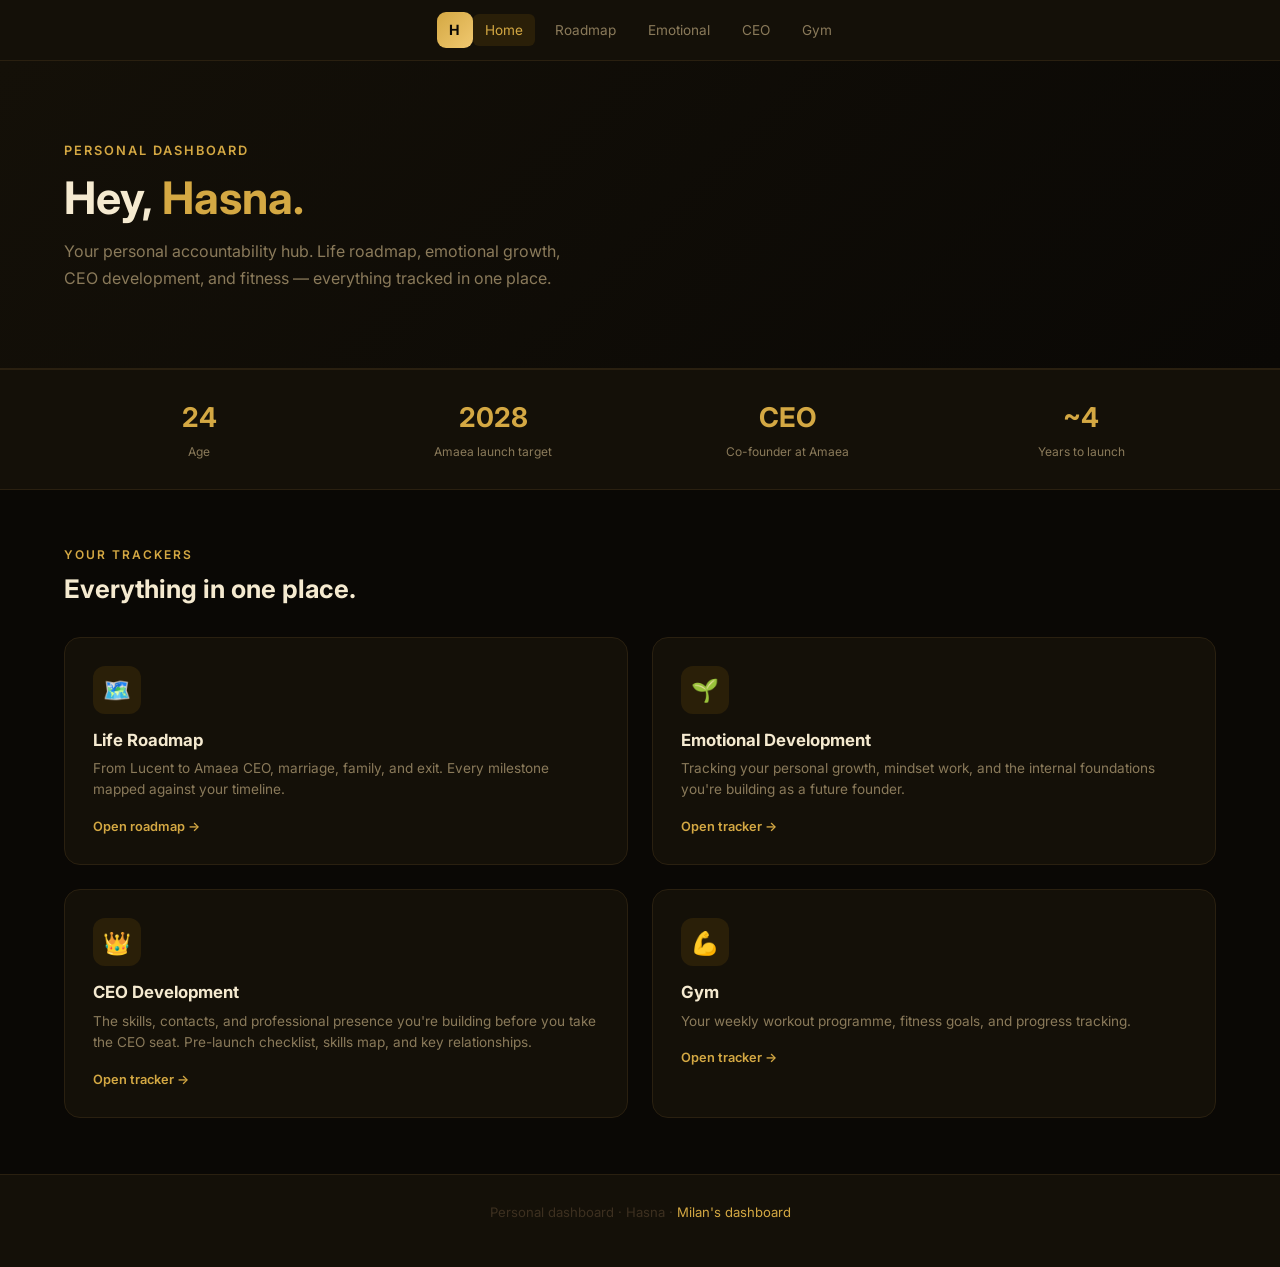
==== index.html @ 64322bd2 "Initial commit: personal dashboard, life roadmap, emotional development, CEO development, gym" ====
<!DOCTYPE html>
<html lang="en">
<head>
  <meta charset="UTF-8"/>
  <meta name="viewport" content="width=device-width, initial-scale=1.0"/>
  <title>Hasna, Personal Dashboard</title>
  <link rel="icon" href="data:image/svg+xml,<svg xmlns=%22http://www.w3.org/2000/svg%22 viewBox=%220 0 100 100%22><text y=%22.9em%22 font-size=%2290%22>✨</text></svg>">
  <link href="https://cdn.jsdelivr.net/npm/bootstrap@5.3.0/dist/css/bootstrap.min.css" rel="stylesheet"/>
  <link href="https://fonts.googleapis.com/css2?family=Inter:wght@300;400;600;700&display=swap" rel="stylesheet"/>
  <style>
    :root { --gold: #d4a843; --gold-dark: #2a1f08; --gold-mid: #3d2e0f; --bg: #0a0805; --surface: #141008; --border: #2a2010; --text: #f5ead0; --muted: #8a7a5a; --dim: #3d3020; }
    * { box-sizing: border-box; margin: 0; padding: 0; }
    body { font-family: 'Inter', sans-serif; background-color: var(--bg); color: var(--text); }
    .navbar { background-color: var(--surface); border-bottom: 1px solid var(--border); padding: 12px 0; position: sticky; top: 0; z-index: 100; }
    .nav-inner { max-width: 1200px; margin: 0 auto; padding: 0 24px; display: flex; align-items: center; justify-content: space-between; }
    .nav-logo { display: flex; align-items: center; gap: 10px; text-decoration: none; }
    .nav-logo-mark { width: 36px; height: 36px; border-radius: 9px; background: linear-gradient(135deg, #d4a843, #f0c870); display: flex; align-items: center; justify-content: center; font-weight: 700; font-size: 0.88rem; color: #0a0805; }
    .nav-links { display: flex; gap: 8px; }
    .nav-links a { color: var(--muted); text-decoration: none; font-size: 0.85rem; padding: 6px 12px; border-radius: 6px; transition: color 0.2s, background 0.2s; }
    .nav-links a:hover, .nav-links a.active { color: var(--gold); background: var(--gold-dark); }
    .hero { background: linear-gradient(135deg, var(--surface) 0%, var(--bg) 100%); padding: 80px 0 60px; border-bottom: 1px solid var(--border); }
    .container { max-width: 1200px; margin: 0 auto; padding: 0 24px; }
    .eyebrow { color: var(--gold); font-size: 0.8rem; font-weight: 600; text-transform: uppercase; letter-spacing: 2px; margin-bottom: 12px; }
    h1 { font-size: 2.8rem; font-weight: 700; margin-bottom: 12px; }
    h1 span { color: var(--gold); }
    .hero p { color: var(--muted); font-size: 1rem; max-width: 520px; line-height: 1.7; }
    .stat-strip { background: var(--surface); border-top: 1px solid var(--border); border-bottom: 1px solid var(--border); padding: 28px 0; }
    .stat-box { text-align: center; }
    .stat-box .number { font-size: 1.7rem; font-weight: 700; color: var(--gold); }
    .stat-box .label { color: var(--muted); font-size: 0.75rem; margin-top: 4px; }
    section { padding: 56px 0; }
    .section-label { color: var(--gold); font-size: 0.75rem; font-weight: 600; text-transform: uppercase; letter-spacing: 2px; margin-bottom: 6px; }
    .section-title { font-size: 1.6rem; font-weight: 700; margin-bottom: 28px; }
    .hub-card { background: var(--surface); border: 1px solid var(--border); border-radius: 16px; padding: 28px; display: block; text-decoration: none; height: 100%; transition: border-color 0.2s, transform 0.2s; }
    .hub-card:hover { border-color: var(--gold); transform: translateY(-3px); }
    .hub-icon { width: 48px; height: 48px; border-radius: 12px; display: flex; align-items: center; justify-content: center; font-size: 1.4rem; margin-bottom: 16px; }
    .hub-icon.gold { background: var(--gold-dark); }
    .hub-card h3 { color: var(--text); font-size: 1.05rem; font-weight: 700; margin-bottom: 8px; }
    .hub-card p { color: var(--muted); font-size: 0.85rem; line-height: 1.6; margin-bottom: 16px; }
    .hub-link { color: var(--gold); font-size: 0.8rem; font-weight: 600; }
    footer { background: var(--surface); border-top: 1px solid var(--border); padding: 28px 0; text-align: center; }
    footer p { color: var(--dim); font-size: 0.82rem; }
    footer a { color: var(--gold); text-decoration: none; }
    @media (max-width: 768px) { h1 { font-size: 2rem; } .nav-links { display: none; } }
  </style>
</head>
<body>

<nav class="navbar">
  <div class="nav-inner">
    <a href="index.html" class="nav-logo">
      <div class="nav-logo-mark">H</div>
    </a>
    <div class="nav-links">
      <a href="index.html" class="active">Home</a>
      <a href="life-roadmap.html">Roadmap</a>
      <a href="emotional-development.html">Emotional</a>
      <a href="ceo-development.html">CEO</a>
      <a href="gym.html">Gym</a>
    </div>
  </div>
</nav>

<div class="hero">
  <div class="container">
    <div class="eyebrow">Personal Dashboard</div>
    <h1>Hey, <span>Hasna.</span></h1>
    <p>Your personal accountability hub. Life roadmap, emotional growth, CEO development, and fitness — everything tracked in one place.</p>
  </div>
</div>

<div class="stat-strip">
  <div class="container">
    <div class="row g-4">
      <div class="col-6 col-md-3"><div class="stat-box"><div class="number">24</div><div class="label">Age</div></div></div>
      <div class="col-6 col-md-3"><div class="stat-box"><div class="number">2028</div><div class="label">Amaea launch target</div></div></div>
      <div class="col-6 col-md-3"><div class="stat-box"><div class="number">CEO</div><div class="label">Co-founder at Amaea</div></div></div>
      <div class="col-6 col-md-3"><div class="stat-box"><div class="number">~4</div><div class="label">Years to launch</div></div></div>
    </div>
  </div>
</div>

<section>
  <div class="container">
    <div class="section-label">Your trackers</div>
    <div class="section-title">Everything in one place.</div>
    <div class="row g-4">
      <div class="col-lg-6">
        <a href="life-roadmap.html" class="hub-card">
          <div class="hub-icon gold">🗺️</div>
          <h3>Life Roadmap</h3>
          <p>From Lucent to Amaea CEO, marriage, family, and exit. Every milestone mapped against your timeline.</p>
          <div class="hub-link">Open roadmap →</div>
        </a>
      </div>
      <div class="col-lg-6">
        <a href="emotional-development.html" class="hub-card">
          <div class="hub-icon gold">🌱</div>
          <h3>Emotional Development</h3>
          <p>Tracking your personal growth, mindset work, and the internal foundations you're building as a future founder.</p>
          <div class="hub-link">Open tracker →</div>
        </a>
      </div>
      <div class="col-lg-6">
        <a href="ceo-development.html" class="hub-card">
          <div class="hub-icon gold">👑</div>
          <h3>CEO Development</h3>
          <p>The skills, contacts, and professional presence you're building before you take the CEO seat. Pre-launch checklist, skills map, and key relationships.</p>
          <div class="hub-link">Open tracker →</div>
        </a>
      </div>
      <div class="col-lg-6">
        <a href="gym.html" class="hub-card">
          <div class="hub-icon gold">💪</div>
          <h3>Gym</h3>
          <p>Your weekly workout programme, fitness goals, and progress tracking.</p>
          <div class="hub-link">Open tracker →</div>
        </a>
      </div>
    </div>
  </div>
</section>

<footer>
  <div class="container">
    <p>Personal dashboard · Hasna · <a href="https://milansajiv.github.io/personal-portfolio">Milan's dashboard</a></p>
  </div>
</footer>

<script src="animations.js"></script>
</body>
</html>
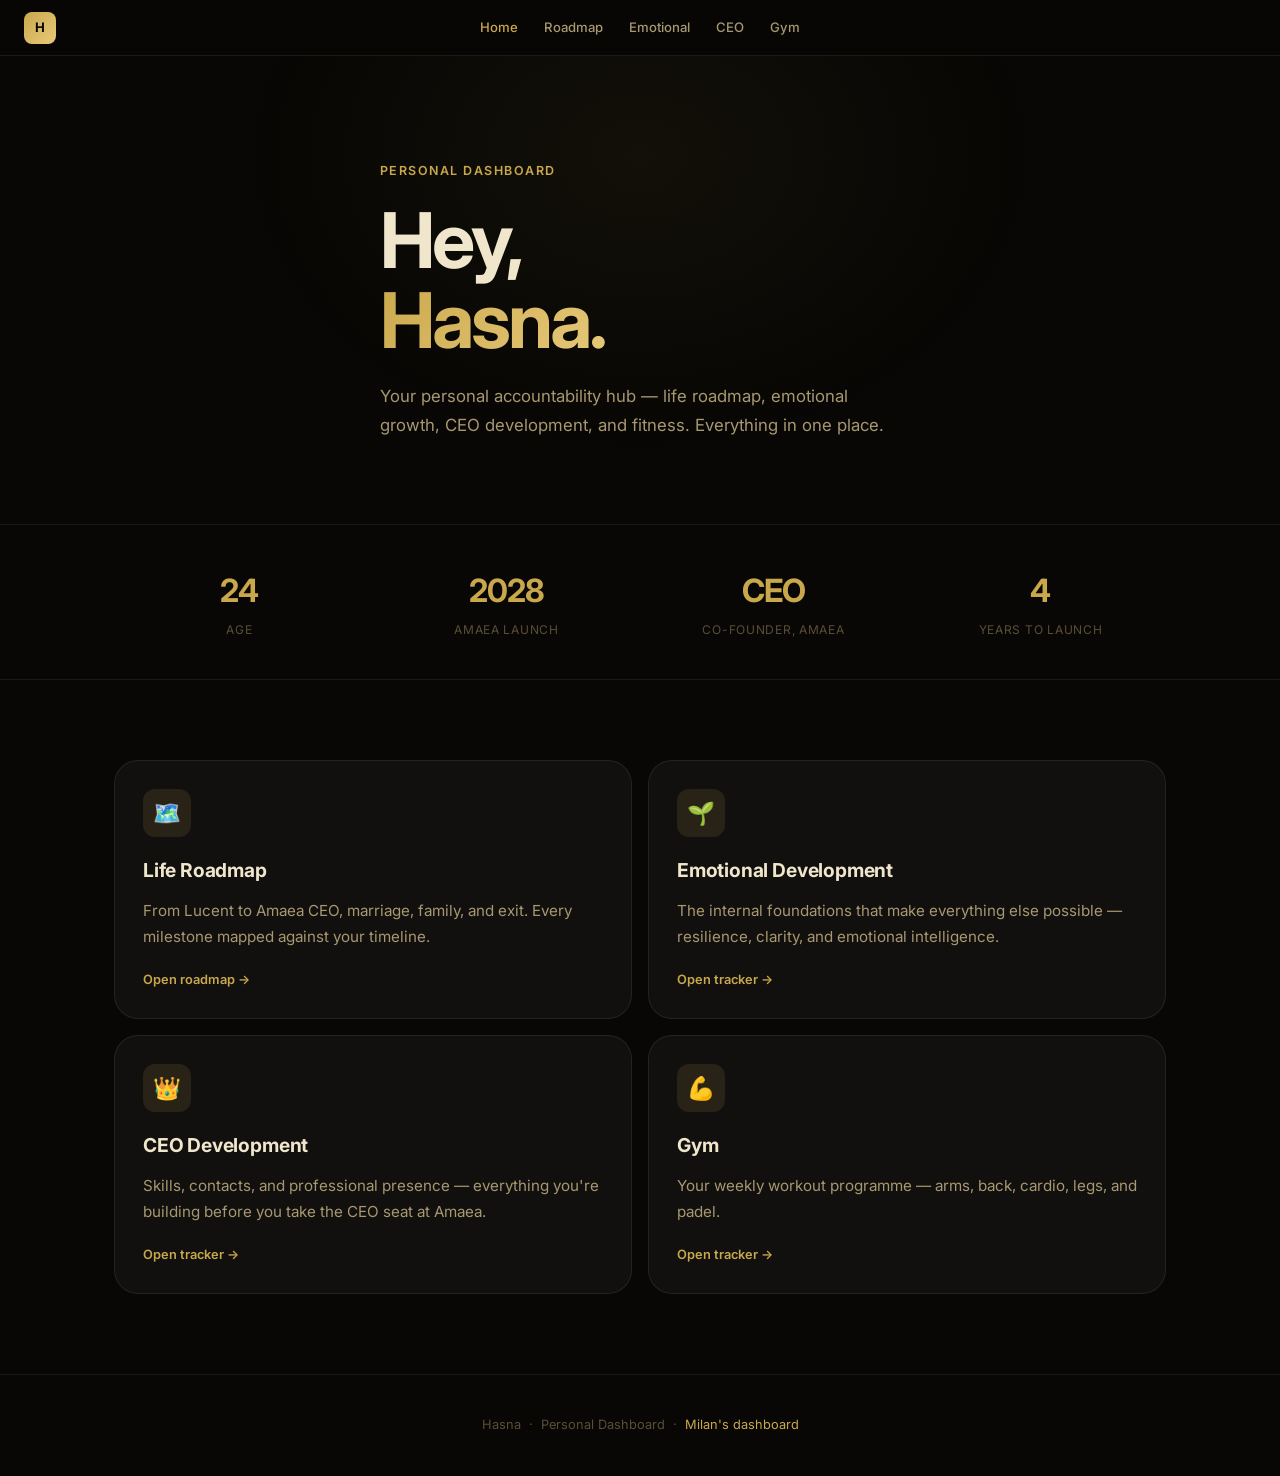
==== commit 7b23aa11: "Full redesign: Apple-esque design system, shared CSS, scroll animations, frosted glass nav" ====
--- a/index.html
+++ b/index.html
@@ -3,54 +3,16 @@
 <head>
   <meta charset="UTF-8"/>
   <meta name="viewport" content="width=device-width, initial-scale=1.0"/>
-  <title>Hasna, Personal Dashboard</title>
-  <link rel="icon" href="data:image/svg+xml,<svg xmlns=%22http://www.w3.org/2000/svg%22 viewBox=%220 0 100 100%22><text y=%22.9em%22 font-size=%2290%22>✨</text></svg>">
-  <link href="https://cdn.jsdelivr.net/npm/bootstrap@5.3.0/dist/css/bootstrap.min.css" rel="stylesheet"/>
-  <link href="https://fonts.googleapis.com/css2?family=Inter:wght@300;400;600;700&display=swap" rel="stylesheet"/>
-  <style>
-    :root { --gold: #d4a843; --gold-dark: #2a1f08; --gold-mid: #3d2e0f; --bg: #0a0805; --surface: #141008; --border: #2a2010; --text: #f5ead0; --muted: #8a7a5a; --dim: #3d3020; }
-    * { box-sizing: border-box; margin: 0; padding: 0; }
-    body { font-family: 'Inter', sans-serif; background-color: var(--bg); color: var(--text); }
-    .navbar { background-color: var(--surface); border-bottom: 1px solid var(--border); padding: 12px 0; position: sticky; top: 0; z-index: 100; }
-    .nav-inner { max-width: 1200px; margin: 0 auto; padding: 0 24px; display: flex; align-items: center; justify-content: space-between; }
-    .nav-logo { display: flex; align-items: center; gap: 10px; text-decoration: none; }
-    .nav-logo-mark { width: 36px; height: 36px; border-radius: 9px; background: linear-gradient(135deg, #d4a843, #f0c870); display: flex; align-items: center; justify-content: center; font-weight: 700; font-size: 0.88rem; color: #0a0805; }
-    .nav-links { display: flex; gap: 8px; }
-    .nav-links a { color: var(--muted); text-decoration: none; font-size: 0.85rem; padding: 6px 12px; border-radius: 6px; transition: color 0.2s, background 0.2s; }
-    .nav-links a:hover, .nav-links a.active { color: var(--gold); background: var(--gold-dark); }
-    .hero { background: linear-gradient(135deg, var(--surface) 0%, var(--bg) 100%); padding: 80px 0 60px; border-bottom: 1px solid var(--border); }
-    .container { max-width: 1200px; margin: 0 auto; padding: 0 24px; }
-    .eyebrow { color: var(--gold); font-size: 0.8rem; font-weight: 600; text-transform: uppercase; letter-spacing: 2px; margin-bottom: 12px; }
-    h1 { font-size: 2.8rem; font-weight: 700; margin-bottom: 12px; }
-    h1 span { color: var(--gold); }
-    .hero p { color: var(--muted); font-size: 1rem; max-width: 520px; line-height: 1.7; }
-    .stat-strip { background: var(--surface); border-top: 1px solid var(--border); border-bottom: 1px solid var(--border); padding: 28px 0; }
-    .stat-box { text-align: center; }
-    .stat-box .number { font-size: 1.7rem; font-weight: 700; color: var(--gold); }
-    .stat-box .label { color: var(--muted); font-size: 0.75rem; margin-top: 4px; }
-    section { padding: 56px 0; }
-    .section-label { color: var(--gold); font-size: 0.75rem; font-weight: 600; text-transform: uppercase; letter-spacing: 2px; margin-bottom: 6px; }
-    .section-title { font-size: 1.6rem; font-weight: 700; margin-bottom: 28px; }
-    .hub-card { background: var(--surface); border: 1px solid var(--border); border-radius: 16px; padding: 28px; display: block; text-decoration: none; height: 100%; transition: border-color 0.2s, transform 0.2s; }
-    .hub-card:hover { border-color: var(--gold); transform: translateY(-3px); }
-    .hub-icon { width: 48px; height: 48px; border-radius: 12px; display: flex; align-items: center; justify-content: center; font-size: 1.4rem; margin-bottom: 16px; }
-    .hub-icon.gold { background: var(--gold-dark); }
-    .hub-card h3 { color: var(--text); font-size: 1.05rem; font-weight: 700; margin-bottom: 8px; }
-    .hub-card p { color: var(--muted); font-size: 0.85rem; line-height: 1.6; margin-bottom: 16px; }
-    .hub-link { color: var(--gold); font-size: 0.8rem; font-weight: 600; }
-    footer { background: var(--surface); border-top: 1px solid var(--border); padding: 28px 0; text-align: center; }
-    footer p { color: var(--dim); font-size: 0.82rem; }
-    footer a { color: var(--gold); text-decoration: none; }
-    @media (max-width: 768px) { h1 { font-size: 2rem; } .nav-links { display: none; } }
-  </style>
+  <title>Hasna</title>
+  <link rel="icon" href="data:image/svg+xml,<svg xmlns=%22http://www.w3.org/2000/svg%22 viewBox=%220 0 100 100%22><text y=%22.9em%22 font-size=%2290%22>✦</text></svg>">
+  <link href="https://fonts.googleapis.com/css2?family=Inter:wght@300;400;500;600;700&display=swap" rel="stylesheet"/>
+  <link rel="stylesheet" href="style.css"/>
 </head>
 <body>
+<div class="page">
 
-<nav class="navbar">
-  <div class="nav-inner">
-    <a href="index.html" class="nav-logo">
-      <div class="nav-logo-mark">H</div>
-    </a>
+  <nav class="nav">
+    <a href="index.html" class="nav-logo">H</a>
     <div class="nav-links">
       <a href="index.html" class="active">Home</a>
       <a href="life-roadmap.html">Roadmap</a>
@@ -58,75 +20,85 @@
       <a href="ceo-development.html">CEO</a>
       <a href="gym.html">Gym</a>
     </div>
-  </div>
-</nav>
+  </nav>
 
-<div class="hero">
-  <div class="container">
-    <div class="eyebrow">Personal Dashboard</div>
-    <h1>Hey, <span>Hasna.</span></h1>
-    <p>Your personal accountability hub. Life roadmap, emotional growth, CEO development, and fitness — everything tracked in one place.</p>
-  </div>
-</div>
+  <!-- Hero -->
+  <section class="hero">
+    <div class="container">
+      <p class="hero-label anim-up">Personal Dashboard</p>
+      <h1 class="hero-title anim-up anim-up-1">Hey,<br><span class="accent">Hasna.</span></h1>
+      <p class="hero-sub anim-up anim-up-2">Your personal accountability hub — life roadmap, emotional growth, CEO development, and fitness. Everything in one place.</p>
+    </div>
+  </section>
 
-<div class="stat-strip">
-  <div class="container">
-    <div class="row g-4">
-      <div class="col-6 col-md-3"><div class="stat-box"><div class="number">24</div><div class="label">Age</div></div></div>
-      <div class="col-6 col-md-3"><div class="stat-box"><div class="number">2028</div><div class="label">Amaea launch target</div></div></div>
-      <div class="col-6 col-md-3"><div class="stat-box"><div class="number">CEO</div><div class="label">Co-founder at Amaea</div></div></div>
-      <div class="col-6 col-md-3"><div class="stat-box"><div class="number">~4</div><div class="label">Years to launch</div></div></div>
-    </div>
-  </div>
-</div>
-
-<section>
-  <div class="container">
-    <div class="section-label">Your trackers</div>
-    <div class="section-title">Everything in one place.</div>
-    <div class="row g-4">
-      <div class="col-lg-6">
-        <a href="life-roadmap.html" class="hub-card">
-          <div class="hub-icon gold">🗺️</div>
-          <h3>Life Roadmap</h3>
-          <p>From Lucent to Amaea CEO, marriage, family, and exit. Every milestone mapped against your timeline.</p>
-          <div class="hub-link">Open roadmap →</div>
-        </a>
-      </div>
-      <div class="col-lg-6">
-        <a href="emotional-development.html" class="hub-card">
-          <div class="hub-icon gold">🌱</div>
-          <h3>Emotional Development</h3>
-          <p>Tracking your personal growth, mindset work, and the internal foundations you're building as a future founder.</p>
-          <div class="hub-link">Open tracker →</div>
-        </a>
-      </div>
-      <div class="col-lg-6">
-        <a href="ceo-development.html" class="hub-card">
-          <div class="hub-icon gold">👑</div>
-          <h3>CEO Development</h3>
-          <p>The skills, contacts, and professional presence you're building before you take the CEO seat. Pre-launch checklist, skills map, and key relationships.</p>
-          <div class="hub-link">Open tracker →</div>
-        </a>
-      </div>
-      <div class="col-lg-6">
-        <a href="gym.html" class="hub-card">
-          <div class="hub-icon gold">💪</div>
-          <h3>Gym</h3>
-          <p>Your weekly workout programme, fitness goals, and progress tracking.</p>
-          <div class="hub-link">Open tracker →</div>
-        </a>
+  <!-- Stats -->
+  <div class="stats-strip">
+    <div class="container">
+      <div class="grid-4 anim-up">
+        <div class="stat-box">
+          <div class="stat-num" data-count="24">—</div>
+          <div class="stat-lbl">Age</div>
+        </div>
+        <div class="stat-box">
+          <div class="stat-num">2028</div>
+          <div class="stat-lbl">Amaea launch</div>
+        </div>
+        <div class="stat-box">
+          <div class="stat-num">CEO</div>
+          <div class="stat-lbl">Co-founder, Amaea</div>
+        </div>
+        <div class="stat-box">
+          <div class="stat-num" data-count="4">—</div>
+          <div class="stat-lbl">Years to launch</div>
+        </div>
       </div>
     </div>
   </div>
-</section>
 
-<footer>
-  <div class="container">
-    <p>Personal dashboard · Hasna · <a href="https://milansajiv.github.io/personal-portfolio">Milan's dashboard</a></p>
-  </div>
-</footer>
+  <!-- Pages -->
+  <section>
+    <div class="container">
+      <div style="display:grid;grid-template-columns:repeat(2,1fr);gap:16px;">
 
-<script src="animations.js"></script>
+        <a href="life-roadmap.html" class="card card-link anim-up anim-up-1" style="display:flex;flex-direction:column;">
+          <div class="card-icon">🗺️</div>
+          <h3 class="title mb-3">Life Roadmap</h3>
+          <p class="body" style="flex:1;margin-bottom:20px;">From Lucent to Amaea CEO, marriage, family, and exit. Every milestone mapped against your timeline.</p>
+          <span style="font-size:0.8rem;font-weight:600;color:var(--gold);">Open roadmap →</span>
+        </a>
+
+        <a href="emotional-development.html" class="card card-link anim-up anim-up-2" style="display:flex;flex-direction:column;">
+          <div class="card-icon">🌱</div>
+          <h3 class="title mb-3">Emotional Development</h3>
+          <p class="body" style="flex:1;margin-bottom:20px;">The internal foundations that make everything else possible — resilience, clarity, and emotional intelligence.</p>
+          <span style="font-size:0.8rem;font-weight:600;color:var(--gold);">Open tracker →</span>
+        </a>
+
+        <a href="ceo-development.html" class="card card-link anim-up anim-up-3" style="display:flex;flex-direction:column;">
+          <div class="card-icon">👑</div>
+          <h3 class="title mb-3">CEO Development</h3>
+          <p class="body" style="flex:1;margin-bottom:20px;">Skills, contacts, and professional presence — everything you're building before you take the CEO seat at Amaea.</p>
+          <span style="font-size:0.8rem;font-weight:600;color:var(--gold);">Open tracker →</span>
+        </a>
+
+        <a href="gym.html" class="card card-link anim-up anim-up-4" style="display:flex;flex-direction:column;">
+          <div class="card-icon">💪</div>
+          <h3 class="title mb-3">Gym</h3>
+          <p class="body" style="flex:1;margin-bottom:20px;">Your weekly workout programme — arms, back, cardio, legs, and padel.</p>
+          <span style="font-size:0.8rem;font-weight:600;color:var(--gold);">Open tracker →</span>
+        </a>
+
+      </div>
+    </div>
+  </section>
+
+  <footer>
+    <div class="container text-center">
+      <p>Hasna &nbsp;·&nbsp; Personal Dashboard &nbsp;·&nbsp; <a href="https://milansajiv.github.io/personal-portfolio">Milan's dashboard</a></p>
+    </div>
+  </footer>
+
+</div>
+<script src="app.js"></script>
 </body>
 </html>
--- a/style.css
+++ b/style.css
@@ -0,0 +1,266 @@
+/* ─── Design Tokens ─────────────────────────────────────────── */
+:root {
+  --gold:        #c9a84c;
+  --gold-light:  #e8c97a;
+  --gold-subtle: rgba(201,168,76,0.12);
+  --gold-border: rgba(201,168,76,0.25);
+  --bg:          #080705;
+  --surface:     rgba(255,255,255,0.04);
+  --surface-2:   rgba(255,255,255,0.07);
+  --border:      rgba(255,255,255,0.08);
+  --border-2:    rgba(255,255,255,0.12);
+  --text:        #f0e6cc;
+  --text-2:      #a89870;
+  --text-3:      #5a4e36;
+  --white:       #ffffff;
+  --radius-sm:   10px;
+  --radius:      16px;
+  --radius-lg:   24px;
+  --shadow:      0 1px 3px rgba(0,0,0,0.4), 0 8px 32px rgba(0,0,0,0.3);
+  --shadow-lg:   0 2px 8px rgba(0,0,0,0.5), 0 24px 64px rgba(0,0,0,0.4);
+  --ease:        cubic-bezier(0.4, 0, 0.2, 1);
+  --ease-spring: cubic-bezier(0.34, 1.56, 0.64, 1);
+}
+
+/* ─── Reset ─────────────────────────────────────────────────── */
+*, *::before, *::after { box-sizing: border-box; margin: 0; padding: 0; }
+html { scroll-behavior: smooth; }
+body {
+  font-family: -apple-system, 'SF Pro Display', 'Inter', system-ui, sans-serif;
+  background: var(--bg);
+  color: var(--text);
+  line-height: 1.6;
+  -webkit-font-smoothing: antialiased;
+  overflow-x: hidden;
+}
+a { text-decoration: none; color: inherit; }
+img { display: block; max-width: 100%; }
+button { font-family: inherit; cursor: pointer; border: none; background: none; }
+
+/* ─── Navbar ─────────────────────────────────────────────────── */
+.nav {
+  position: fixed;
+  top: 0; left: 0; right: 0;
+  z-index: 100;
+  padding: 0 24px;
+  height: 56px;
+  display: flex;
+  align-items: center;
+  justify-content: space-between;
+  background: rgba(8,7,5,0.72);
+  backdrop-filter: saturate(180%) blur(20px);
+  -webkit-backdrop-filter: saturate(180%) blur(20px);
+  border-bottom: 1px solid var(--border);
+  transition: background 0.3s var(--ease);
+}
+.nav-logo {
+  width: 32px; height: 32px;
+  border-radius: 8px;
+  background: linear-gradient(135deg, #c9a84c 0%, #e8c97a 100%);
+  display: flex; align-items: center; justify-content: center;
+  font-weight: 700; font-size: 0.82rem;
+  color: #080705;
+  flex-shrink: 0;
+}
+.nav-links {
+  display: flex;
+  gap: 2px;
+  position: absolute;
+  left: 50%;
+  transform: translateX(-50%);
+}
+.nav-links a {
+  color: var(--text-2);
+  font-size: 0.82rem;
+  font-weight: 500;
+  padding: 5px 12px;
+  border-radius: 6px;
+  transition: color 0.2s var(--ease), background 0.2s var(--ease);
+  white-space: nowrap;
+}
+.nav-links a:hover { color: var(--text); background: var(--surface-2); }
+.nav-links a.active { color: var(--gold); }
+@media (max-width: 640px) { .nav-links { display: none; } }
+
+/* ─── Layout ─────────────────────────────────────────────────── */
+.page { padding-top: 56px; }
+.container { max-width: 1100px; margin: 0 auto; padding: 0 24px; }
+.container-narrow { max-width: 720px; margin: 0 auto; padding: 0 24px; }
+section { padding: 80px 0; }
+.section-sm { padding: 56px 0; }
+
+/* ─── Typography ─────────────────────────────────────────────── */
+.eyebrow {
+  display: inline-flex;
+  align-items: center;
+  gap: 6px;
+  font-size: 0.72rem;
+  font-weight: 600;
+  text-transform: uppercase;
+  letter-spacing: 0.12em;
+  color: var(--gold);
+  margin-bottom: 16px;
+}
+.eyebrow::before {
+  content: '';
+  display: block;
+  width: 6px; height: 6px;
+  border-radius: 50%;
+  background: var(--gold);
+}
+.display { font-size: clamp(2.4rem, 5vw, 4rem); font-weight: 700; letter-spacing: -0.03em; line-height: 1.1; }
+.headline { font-size: clamp(1.6rem, 3vw, 2.2rem); font-weight: 700; letter-spacing: -0.02em; line-height: 1.2; }
+.title { font-size: 1.2rem; font-weight: 700; letter-spacing: -0.01em; }
+.body { font-size: 0.95rem; color: var(--text-2); line-height: 1.7; }
+.caption { font-size: 0.78rem; color: var(--text-3); }
+.gold { color: var(--gold); }
+.muted { color: var(--text-2); }
+
+/* ─── Hero ───────────────────────────────────────────────────── */
+.hero {
+  min-height: 52vh;
+  display: flex;
+  align-items: center;
+  padding: 80px 0 60px;
+  position: relative;
+  overflow: hidden;
+}
+.hero::before {
+  content: '';
+  position: absolute;
+  top: -200px; left: 50%;
+  transform: translateX(-50%);
+  width: 800px; height: 600px;
+  background: radial-gradient(ellipse at center, rgba(201,168,76,0.06) 0%, transparent 70%);
+  pointer-events: none;
+}
+.hero-label {
+  font-size: 0.78rem;
+  font-weight: 600;
+  text-transform: uppercase;
+  letter-spacing: 0.12em;
+  color: var(--gold);
+  margin-bottom: 20px;
+}
+.hero-title { font-size: clamp(2.8rem, 6vw, 5rem); font-weight: 700; letter-spacing: -0.04em; line-height: 1.05; margin-bottom: 20px; }
+.hero-title .accent { background: linear-gradient(135deg, var(--gold), var(--gold-light)); -webkit-background-clip: text; -webkit-text-fill-color: transparent; background-clip: text; }
+.hero-sub { font-size: 1.05rem; color: var(--text-2); max-width: 520px; line-height: 1.7; }
+
+/* ─── Cards ──────────────────────────────────────────────────── */
+.card {
+  background: var(--surface);
+  border: 1px solid var(--border);
+  border-radius: var(--radius-lg);
+  padding: 28px;
+  transition: border-color 0.25s var(--ease), transform 0.25s var(--ease), box-shadow 0.25s var(--ease);
+}
+.card:hover { border-color: var(--border-2); transform: translateY(-2px); box-shadow: var(--shadow); }
+.card-link { display: block; }
+.card-link:hover { border-color: var(--gold-border) !important; }
+.card-sm { padding: 20px; border-radius: var(--radius); }
+.card-icon { width: 48px; height: 48px; border-radius: 12px; background: var(--gold-subtle); display: flex; align-items: center; justify-content: center; font-size: 1.4rem; margin-bottom: 18px; }
+
+/* ─── Stats strip ────────────────────────────────────────────── */
+.stats-strip { border-top: 1px solid var(--border); border-bottom: 1px solid var(--border); padding: 40px 0; }
+.stat-box { text-align: center; }
+.stat-num { font-size: 2rem; font-weight: 700; letter-spacing: -0.03em; color: var(--gold); }
+.stat-lbl { font-size: 0.75rem; color: var(--text-3); margin-top: 4px; text-transform: uppercase; letter-spacing: 0.06em; }
+
+/* ─── Divider ────────────────────────────────────────────────── */
+.divider { border: none; border-top: 1px solid var(--border); margin: 0; }
+
+/* ─── Tags ───────────────────────────────────────────────────── */
+.tag { display: inline-block; font-size: 0.72rem; font-weight: 600; padding: 3px 10px; border-radius: 20px; }
+.tag-gold { background: var(--gold-subtle); color: var(--gold); border: 1px solid var(--gold-border); }
+.tag-green { background: rgba(95,185,95,0.1); color: #5fb95f; border: 1px solid rgba(95,185,95,0.2); }
+.tag-blue { background: rgba(122,138,191,0.1); color: #7a8abf; border: 1px solid rgba(122,138,191,0.2); }
+.tag-muted { background: var(--surface); color: var(--text-2); border: 1px solid var(--border); }
+.tag-rose { background: rgba(201,116,138,0.1); color: #c9748a; border: 1px solid rgba(201,116,138,0.2); }
+
+/* ─── Progress bar ───────────────────────────────────────────── */
+.progress-track { background: var(--border); border-radius: 4px; height: 4px; overflow: hidden; }
+.progress-fill { height: 100%; border-radius: 4px; background: linear-gradient(90deg, rgba(201,168,76,0.5), var(--gold)); transition: width 1s var(--ease) 0.3s; width: 0; }
+.progress-fill.animated { }
+
+/* ─── Check items ────────────────────────────────────────────── */
+.check-item { display: flex; align-items: flex-start; gap: 12px; padding: 12px 0; border-bottom: 1px solid var(--border); }
+.check-item:last-child { border-bottom: none; }
+.check-box { width: 18px; height: 18px; border: 1.5px solid var(--border-2); border-radius: 5px; flex-shrink: 0; margin-top: 2px; display: flex; align-items: center; justify-content: center; transition: all 0.2s var(--ease); }
+.check-box.done { background: #5fb95f; border-color: #5fb95f; }
+.check-box.done::after { content: '✓'; font-size: 0.65rem; color: white; font-weight: 700; }
+.check-box.progress { background: var(--gold); border-color: var(--gold); }
+.check-text { font-size: 0.85rem; color: var(--text-2); line-height: 1.55; flex: 1; }
+.check-text strong { color: var(--text); font-weight: 600; }
+.check-meta { font-size: 0.7rem; color: var(--text-3); white-space: nowrap; margin-top: 2px; flex-shrink: 0; }
+
+/* ─── Timeline ───────────────────────────────────────────────── */
+.timeline { position: relative; padding-left: 32px; }
+.timeline::before { content: ''; position: absolute; left: 7px; top: 8px; bottom: 8px; width: 1px; background: linear-gradient(to bottom, var(--gold), var(--border)); }
+.tl-item { position: relative; margin-bottom: 24px; }
+.tl-item:last-child { margin-bottom: 0; }
+.tl-dot { position: absolute; left: -28px; top: 8px; width: 10px; height: 10px; border-radius: 50%; background: var(--gold); border: 2px solid var(--bg); flex-shrink: 0; }
+.tl-dot.future { background: var(--text-3); }
+.tl-dot.personal { background: #c9748a; }
+.tl-year { font-size: 0.72rem; font-weight: 600; color: var(--gold); text-transform: uppercase; letter-spacing: 0.08em; margin-bottom: 4px; }
+.tl-year.future { color: var(--text-3); }
+.tl-year.personal { color: #c9748a; }
+.tl-title { font-size: 0.95rem; font-weight: 700; color: var(--text); margin-bottom: 4px; }
+.tl-title.future { color: var(--text-2); }
+.tl-desc { font-size: 0.82rem; color: var(--text-2); line-height: 1.6; }
+
+/* ─── Table ──────────────────────────────────────────────────── */
+.clean-table { width: 100%; border-collapse: collapse; font-size: 0.83rem; table-layout: fixed; }
+.clean-table th { color: var(--text-3); font-size: 0.68rem; font-weight: 600; text-transform: uppercase; letter-spacing: 0.08em; padding: 8px 12px; border-bottom: 1px solid var(--border); text-align: left; }
+.clean-table td { padding: 10px 12px; border-bottom: 1px solid var(--border); color: var(--text-2); overflow: hidden; text-overflow: ellipsis; white-space: nowrap; }
+.clean-table td:first-child { color: var(--text); font-weight: 500; }
+.clean-table tr:last-child td { border-bottom: none; }
+
+/* ─── Section intro ──────────────────────────────────────────── */
+.section-intro { margin-bottom: 48px; }
+.section-intro .headline { margin-bottom: 12px; }
+.section-intro .body { max-width: 560px; }
+
+/* ─── Footer ─────────────────────────────────────────────────── */
+footer { padding: 40px 0; border-top: 1px solid var(--border); }
+footer p { font-size: 0.8rem; color: var(--text-3); }
+footer a { color: var(--gold); transition: opacity 0.2s; }
+footer a:hover { opacity: 0.75; }
+
+/* ─── Animations ─────────────────────────────────────────────── */
+@keyframes fadeIn { from { opacity: 0; } to { opacity: 1; } }
+@keyframes fadeUp { from { opacity: 0; transform: translateY(28px); } to { opacity: 1; transform: translateY(0); } }
+@keyframes slideIn { from { opacity: 0; transform: translateX(-16px); } to { opacity: 1; transform: translateX(0); } }
+@keyframes scaleIn { from { opacity: 0; transform: scale(0.95); } to { opacity: 1; transform: scale(1); } }
+
+.page { animation: fadeIn 0.4s var(--ease) both; }
+.anim-up { opacity: 0; transform: translateY(28px); transition: opacity 0.6s var(--ease), transform 0.6s var(--ease); }
+.anim-up.in { opacity: 1; transform: translateY(0); }
+.anim-up-1 { transition-delay: 0.05s; }
+.anim-up-2 { transition-delay: 0.12s; }
+.anim-up-3 { transition-delay: 0.19s; }
+.anim-up-4 { transition-delay: 0.26s; }
+.anim-scale { opacity: 0; transform: scale(0.96); transition: opacity 0.5s var(--ease), transform 0.5s var(--ease); }
+.anim-scale.in { opacity: 1; transform: scale(1); }
+
+/* ─── Utilities ──────────────────────────────────────────────── */
+.text-center { text-align: center; }
+.flex { display: flex; }
+.flex-col { flex-direction: column; }
+.items-center { align-items: center; }
+.gap-2 { gap: 8px; }
+.gap-3 { gap: 12px; }
+.gap-4 { gap: 16px; }
+.mb-2 { margin-bottom: 8px; }
+.mb-3 { margin-bottom: 12px; }
+.mb-4 { margin-bottom: 16px; }
+.mb-6 { margin-bottom: 24px; }
+.mb-8 { margin-bottom: 32px; }
+.mt-4 { margin-top: 16px; }
+.mt-6 { margin-top: 24px; }
+.w-full { width: 100%; }
+.h-full { height: 100%; }
+.grid-2 { display: grid; grid-template-columns: repeat(2, 1fr); gap: 16px; }
+.grid-3 { display: grid; grid-template-columns: repeat(3, 1fr); gap: 16px; }
+.grid-4 { display: grid; grid-template-columns: repeat(4, 1fr); gap: 16px; }
+@media (max-width: 768px) { .grid-2, .grid-3, .grid-4 { grid-template-columns: 1fr; } section { padding: 56px 0; } }
+@media (max-width: 480px) { .hero-title { font-size: 2.4rem; } }
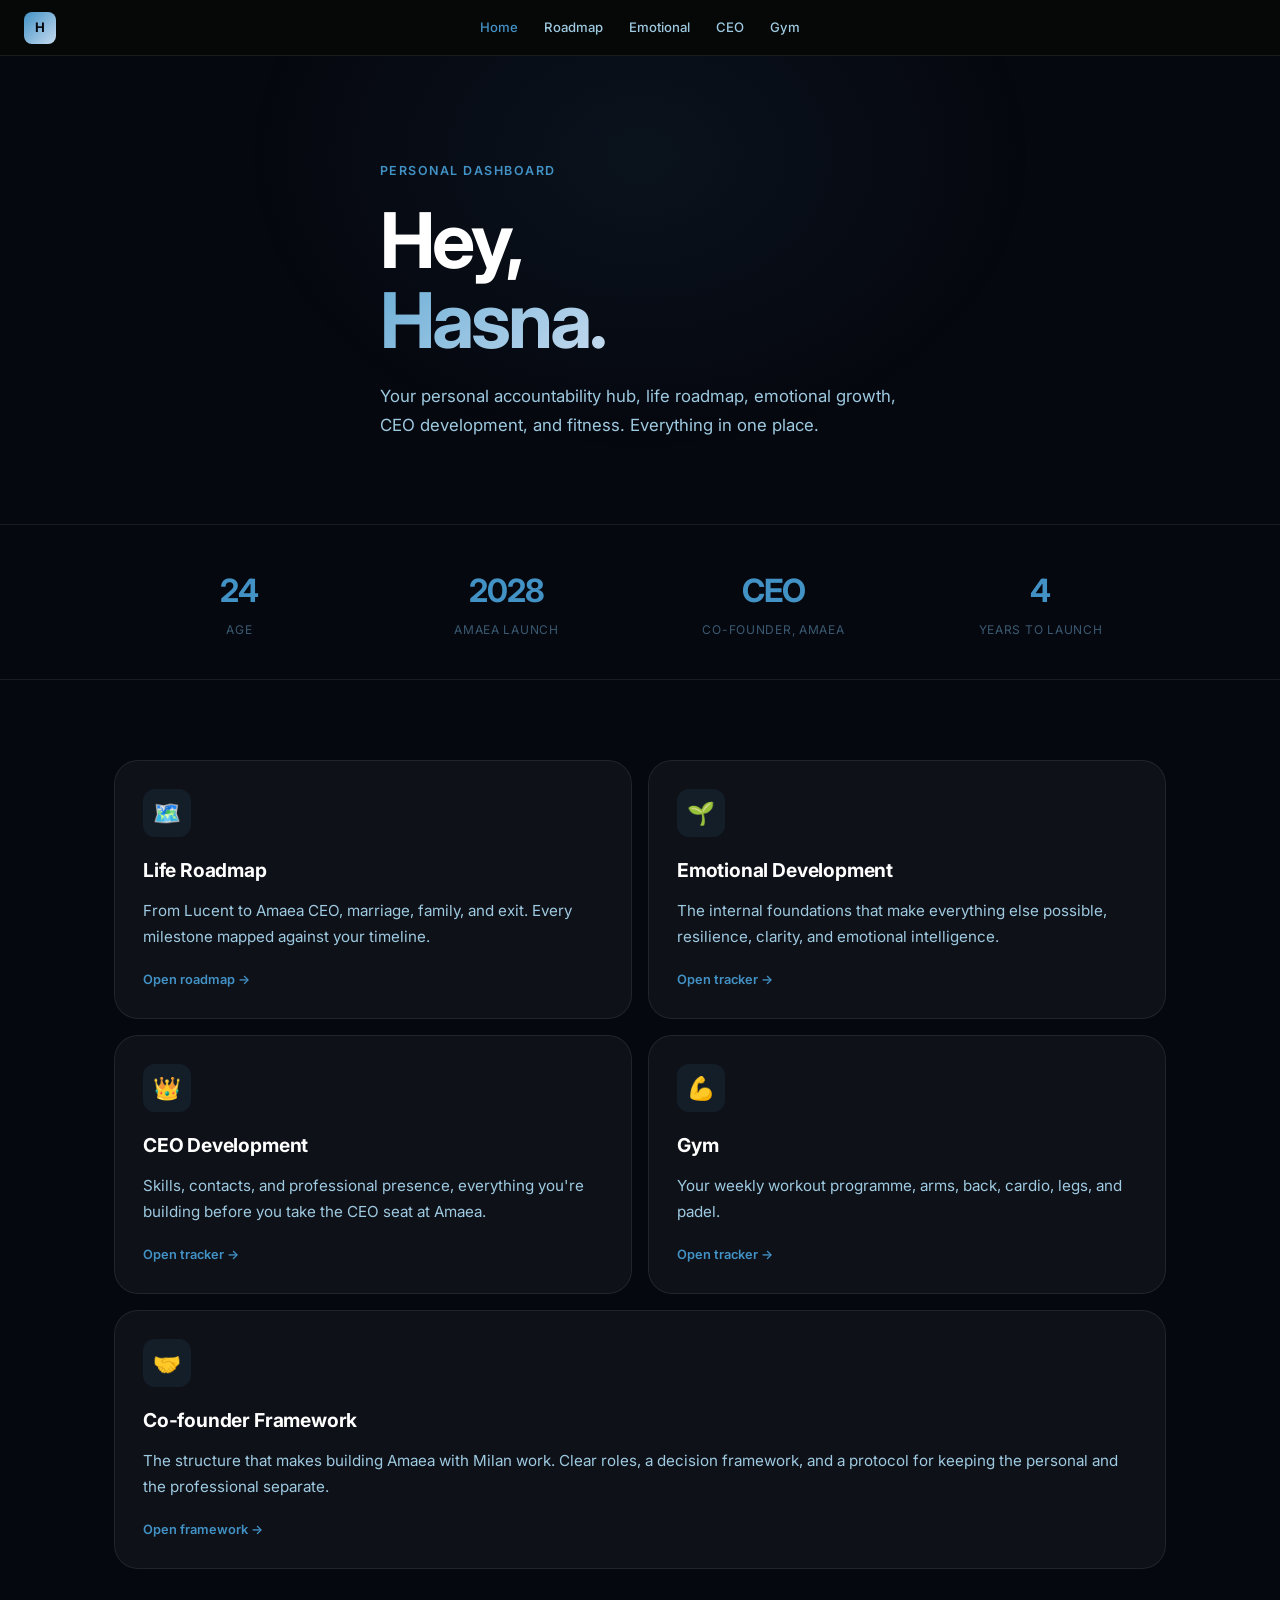
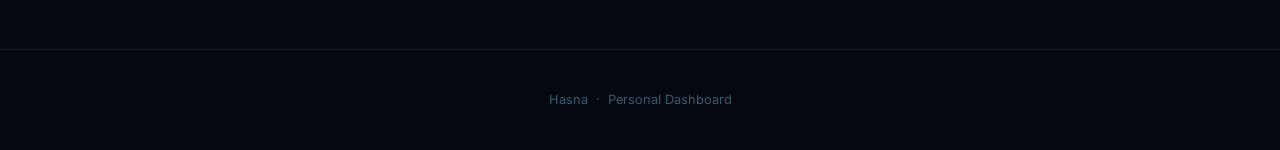
==== commit b0a16cdf: "Add co-founder page, appearance moodboard, persistent checkboxes, and mobile nav - New cofounder.htm" ====
--- a/index.html
+++ b/index.html
@@ -1,4 +1,4 @@
-<!DOCTYPE html>
+﻿<!DOCTYPE html>
 <html lang="en">
 <head>
   <meta charset="UTF-8"/>
@@ -20,6 +20,7 @@
       <a href="ceo-development.html">CEO</a>
       <a href="gym.html">Gym</a>
     </div>
+    <button class="nav-burger" aria-label="Menu"><span></span><span></span><span></span></button>
   </nav>
 
   <!-- Hero -->
@@ -27,7 +28,7 @@
     <div class="container">
       <p class="hero-label anim-up">Personal Dashboard</p>
       <h1 class="hero-title anim-up anim-up-1">Hey,<br><span class="accent">Hasna.</span></h1>
-      <p class="hero-sub anim-up anim-up-2">Your personal accountability hub — life roadmap, emotional growth, CEO development, and fitness. Everything in one place.</p>
+      <p class="hero-sub anim-up anim-up-2">Your personal accountability hub, life roadmap, emotional growth, CEO development, and fitness. Everything in one place.</p>
     </div>
   </section>
 
@@ -70,22 +71,29 @@
         <a href="emotional-development.html" class="card card-link anim-up anim-up-2" style="display:flex;flex-direction:column;">
           <div class="card-icon">🌱</div>
           <h3 class="title mb-3">Emotional Development</h3>
-          <p class="body" style="flex:1;margin-bottom:20px;">The internal foundations that make everything else possible — resilience, clarity, and emotional intelligence.</p>
+          <p class="body" style="flex:1;margin-bottom:20px;">The internal foundations that make everything else possible, resilience, clarity, and emotional intelligence.</p>
           <span style="font-size:0.8rem;font-weight:600;color:var(--gold);">Open tracker →</span>
         </a>
 
         <a href="ceo-development.html" class="card card-link anim-up anim-up-3" style="display:flex;flex-direction:column;">
           <div class="card-icon">👑</div>
           <h3 class="title mb-3">CEO Development</h3>
-          <p class="body" style="flex:1;margin-bottom:20px;">Skills, contacts, and professional presence — everything you're building before you take the CEO seat at Amaea.</p>
+          <p class="body" style="flex:1;margin-bottom:20px;">Skills, contacts, and professional presence, everything you're building before you take the CEO seat at Amaea.</p>
           <span style="font-size:0.8rem;font-weight:600;color:var(--gold);">Open tracker →</span>
         </a>
 
         <a href="gym.html" class="card card-link anim-up anim-up-4" style="display:flex;flex-direction:column;">
           <div class="card-icon">💪</div>
           <h3 class="title mb-3">Gym</h3>
-          <p class="body" style="flex:1;margin-bottom:20px;">Your weekly workout programme — arms, back, cardio, legs, and padel.</p>
+          <p class="body" style="flex:1;margin-bottom:20px;">Your weekly workout programme, arms, back, cardio, legs, and padel.</p>
           <span style="font-size:0.8rem;font-weight:600;color:var(--gold);">Open tracker →</span>
+        </a>
+
+        <a href="cofounder.html" class="card card-link anim-up anim-up-1" style="display:flex;flex-direction:column;grid-column:span 2;">
+          <div class="card-icon">🤝</div>
+          <h3 class="title mb-3">Co-founder Framework</h3>
+          <p class="body" style="flex:1;margin-bottom:20px;">The structure that makes building Amaea with Milan work. Clear roles, a decision framework, and a protocol for keeping the personal and the professional separate.</p>
+          <span style="font-size:0.8rem;font-weight:600;color:var(--gold);">Open framework →</span>
         </a>
 
       </div>
@@ -94,7 +102,7 @@
 
   <footer>
     <div class="container text-center">
-      <p>Hasna &nbsp;·&nbsp; Personal Dashboard &nbsp;·&nbsp; <a href="https://milansajiv.github.io/personal-portfolio">Milan's dashboard</a></p>
+      <p>Hasna &nbsp;·&nbsp; Personal Dashboard</p>
     </div>
   </footer>
 
--- a/style.css
+++ b/style.css
@@ -1,17 +1,17 @@
 /* ─── Design Tokens ─────────────────────────────────────────── */
 :root {
-  --gold:        #c9a84c;
-  --gold-light:  #e8c97a;
-  --gold-subtle: rgba(201,168,76,0.12);
-  --gold-border: rgba(201,168,76,0.25);
-  --bg:          #080705;
+  --gold:        #4292c6;
+  --gold-light:  #c6dbef;
+  --gold-subtle: rgba(66,146,198,0.1);
+  --gold-border: rgba(66,146,198,0.25);
+  --bg:          #06080f;
   --surface:     rgba(255,255,255,0.04);
   --surface-2:   rgba(255,255,255,0.07);
   --border:      rgba(255,255,255,0.08);
-  --border-2:    rgba(255,255,255,0.12);
-  --text:        #f0e6cc;
-  --text-2:      #a89870;
-  --text-3:      #5a4e36;
+  --border-2:    rgba(255,255,255,0.14);
+  --text:        #ffffff;
+  --text-2:      #9ecae1;
+  --text-3:      #3a5a72;
   --white:       #ffffff;
   --radius-sm:   10px;
   --radius:      16px;
@@ -56,10 +56,10 @@
 .nav-logo {
   width: 32px; height: 32px;
   border-radius: 8px;
-  background: linear-gradient(135deg, #c9a84c 0%, #e8c97a 100%);
+  background: linear-gradient(135deg, #4292c6 0%, #c6dbef 100%);
   display: flex; align-items: center; justify-content: center;
   font-weight: 700; font-size: 0.82rem;
-  color: #080705;
+  color: #06080f;
   flex-shrink: 0;
 }
 .nav-links {
@@ -80,7 +80,60 @@
 }
 .nav-links a:hover { color: var(--text); background: var(--surface-2); }
 .nav-links a.active { color: var(--gold); }
-@media (max-width: 640px) { .nav-links { display: none; } }
+/* ─── Hamburger ──────────────────────────────────────────────── */
+.nav-burger {
+  display: none;
+  width: 32px; height: 32px;
+  flex-direction: column;
+  justify-content: center;
+  align-items: center;
+  gap: 5px;
+  cursor: pointer;
+  padding: 4px;
+  border-radius: 6px;
+  transition: background 0.2s var(--ease);
+  flex-shrink: 0;
+}
+.nav-burger:hover { background: var(--surface-2); }
+.nav-burger span {
+  display: block;
+  width: 18px; height: 1.5px;
+  background: var(--text-2);
+  border-radius: 2px;
+  transition: all 0.25s var(--ease);
+  transform-origin: center;
+}
+.nav-burger.open span:nth-child(1) { transform: translateY(6.5px) rotate(45deg); }
+.nav-burger.open span:nth-child(2) { opacity: 0; transform: scaleX(0); }
+.nav-burger.open span:nth-child(3) { transform: translateY(-6.5px) rotate(-45deg); }
+
+@media (max-width: 640px) {
+  .nav-burger { display: flex; }
+  .nav-links {
+    display: flex !important;
+    position: fixed;
+    top: 56px; left: 0; right: 0;
+    transform: translateY(-8px);
+    flex-direction: column;
+    gap: 0;
+    background: rgba(6,8,15,0.97);
+    backdrop-filter: saturate(180%) blur(20px);
+    -webkit-backdrop-filter: saturate(180%) blur(20px);
+    border-bottom: 1px solid var(--border);
+    padding: 8px 0 16px;
+    opacity: 0;
+    pointer-events: none;
+    transition: opacity 0.2s var(--ease), transform 0.2s var(--ease);
+  }
+  .nav-links.open { opacity: 1; transform: translateY(0); pointer-events: all; }
+  .nav-links a {
+    padding: 12px 24px;
+    border-radius: 0;
+    font-size: 0.9rem;
+    border-bottom: 1px solid var(--border);
+  }
+  .nav-links a:last-child { border-bottom: none; }
+}
 
 /* ─── Layout ─────────────────────────────────────────────────── */
 .page { padding-top: 56px; }
@@ -131,7 +184,7 @@
   top: -200px; left: 50%;
   transform: translateX(-50%);
   width: 800px; height: 600px;
-  background: radial-gradient(ellipse at center, rgba(201,168,76,0.06) 0%, transparent 70%);
+  background: radial-gradient(ellipse at center, rgba(66,146,198,0.08) 0%, transparent 70%);
   pointer-events: none;
 }
 .hero-label {
@@ -143,7 +196,7 @@
   margin-bottom: 20px;
 }
 .hero-title { font-size: clamp(2.8rem, 6vw, 5rem); font-weight: 700; letter-spacing: -0.04em; line-height: 1.05; margin-bottom: 20px; }
-.hero-title .accent { background: linear-gradient(135deg, var(--gold), var(--gold-light)); -webkit-background-clip: text; -webkit-text-fill-color: transparent; background-clip: text; }
+.hero-title .accent { background: linear-gradient(135deg, #6baed6, #c6dbef); -webkit-background-clip: text; -webkit-text-fill-color: transparent; background-clip: text; }
 .hero-sub { font-size: 1.05rem; color: var(--text-2); max-width: 520px; line-height: 1.7; }
 
 /* ─── Cards ──────────────────────────────────────────────────── */
@@ -179,7 +232,7 @@
 
 /* ─── Progress bar ───────────────────────────────────────────── */
 .progress-track { background: var(--border); border-radius: 4px; height: 4px; overflow: hidden; }
-.progress-fill { height: 100%; border-radius: 4px; background: linear-gradient(90deg, rgba(201,168,76,0.5), var(--gold)); transition: width 1s var(--ease) 0.3s; width: 0; }
+.progress-fill { height: 100%; border-radius: 4px; background: linear-gradient(90deg, #9ecae1, #4292c6); transition: width 1s var(--ease) 0.3s; width: 0; }
 .progress-fill.animated { }
 
 /* ─── Check items ────────────────────────────────────────────── */
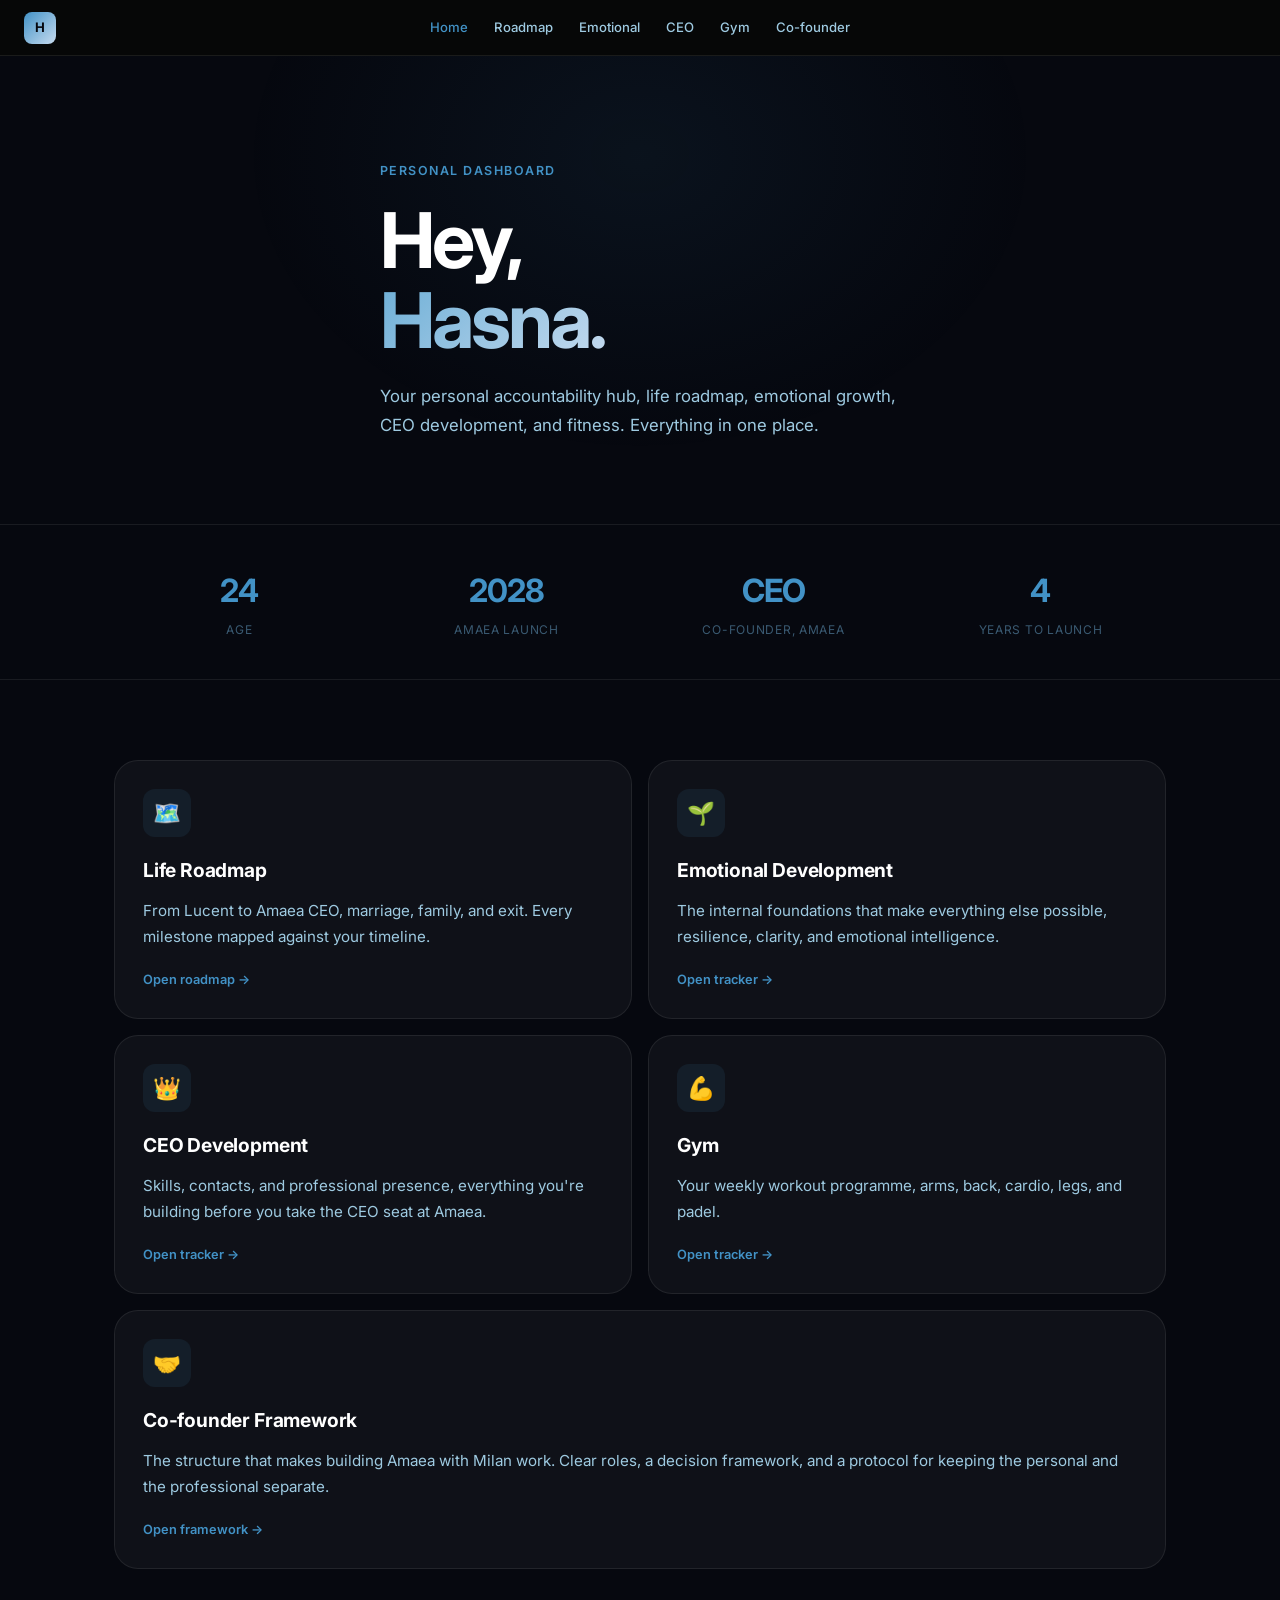
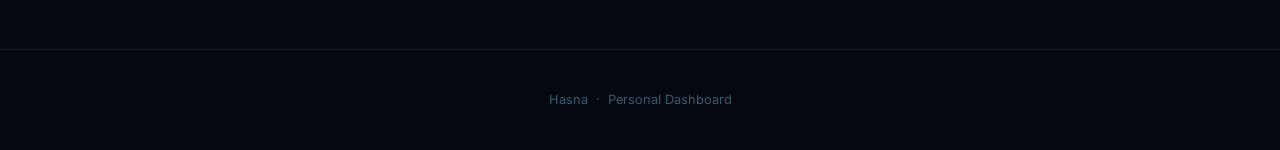
==== commit a7a0e4f0: "Add Co-founder to main nav across all pages Co-Authored-By: Claude Sonnet 4.6 <noreply@anthropic.com" ====
--- a/index.html
+++ b/index.html
@@ -19,6 +19,7 @@
       <a href="emotional-development.html">Emotional</a>
       <a href="ceo-development.html">CEO</a>
       <a href="gym.html">Gym</a>
+      <a href="cofounder.html">Co-founder</a>
     </div>
     <button class="nav-burger" aria-label="Menu"><span></span><span></span><span></span></button>
   </nav>
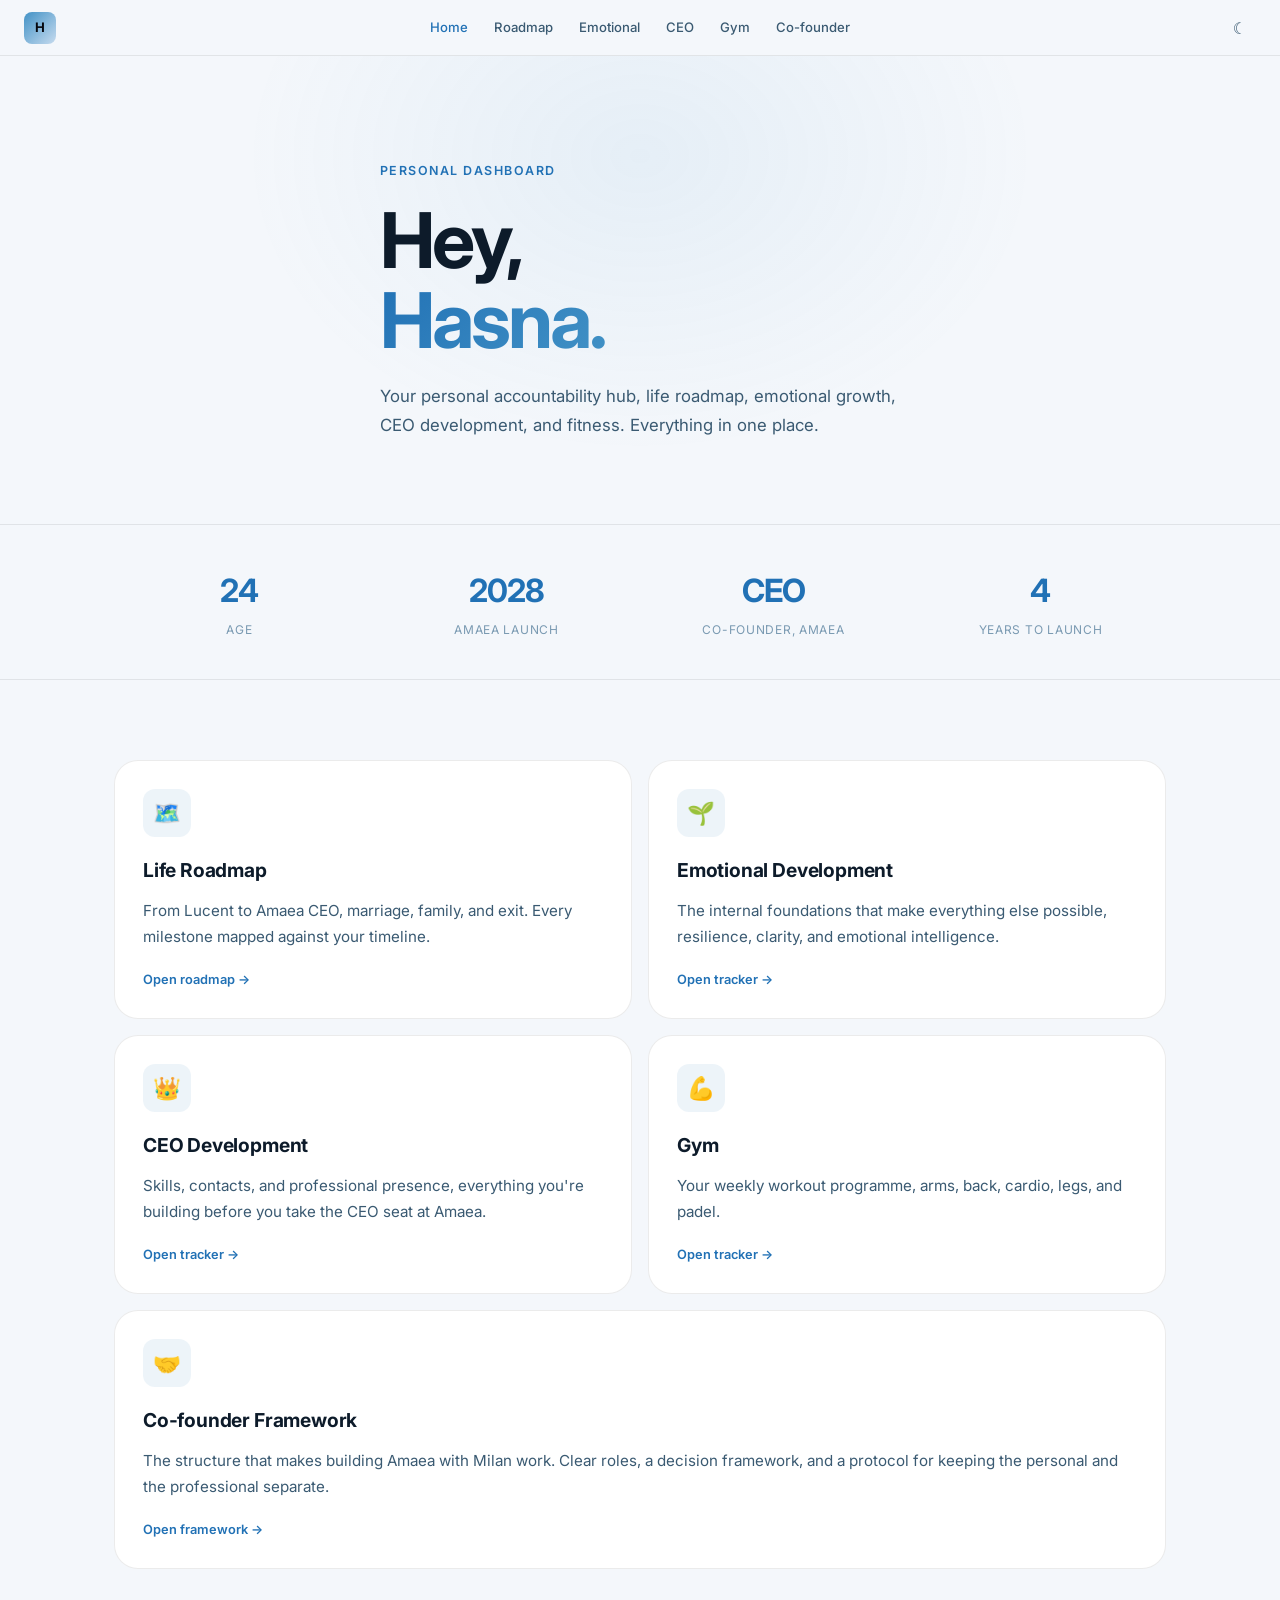
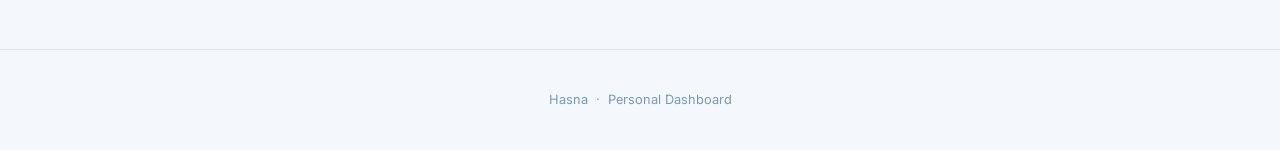
==== commit 45519303: "Add dark/light mode toggle with localStorage persistence - CSS custom properties for both themes (da" ====
--- a/index.html
+++ b/index.html
@@ -7,6 +7,7 @@
   <link rel="icon" href="data:image/svg+xml,<svg xmlns=%22http://www.w3.org/2000/svg%22 viewBox=%220 0 100 100%22><text y=%22.9em%22 font-size=%2290%22>✦</text></svg>">
   <link href="https://fonts.googleapis.com/css2?family=Inter:wght@300;400;500;600;700&display=swap" rel="stylesheet"/>
   <link rel="stylesheet" href="style.css"/>
+  <script>(function(){var t=localStorage.getItem('hasna-theme')||(window.matchMedia('(prefers-color-scheme: dark)').matches?'dark':'light');document.documentElement.setAttribute('data-theme',t)})();</script>
 </head>
 <body>
 <div class="page">
@@ -21,7 +22,10 @@
       <a href="gym.html">Gym</a>
       <a href="cofounder.html">Co-founder</a>
     </div>
-    <button class="nav-burger" aria-label="Menu"><span></span><span></span><span></span></button>
+    <div class="nav-right">
+      <button class="theme-toggle" aria-label="Toggle theme"><span class="t-dark">☀</span><span class="t-light">☾</span></button>
+      <button class="nav-burger" aria-label="Menu"><span></span><span></span><span></span></button>
+    </div>
   </nav>
 
   <!-- Hero -->
@@ -60,7 +64,7 @@
   <!-- Pages -->
   <section>
     <div class="container">
-      <div style="display:grid;grid-template-columns:repeat(2,1fr);gap:16px;">
+      <div class="mob-grid-cards" style="display:grid;grid-template-columns:repeat(2,1fr);gap:16px;">
 
         <a href="life-roadmap.html" class="card card-link anim-up anim-up-1" style="display:flex;flex-direction:column;">
           <div class="card-icon">🗺️</div>
--- a/style.css
+++ b/style.css
@@ -20,6 +20,41 @@
   --shadow-lg:   0 2px 8px rgba(0,0,0,0.5), 0 24px 64px rgba(0,0,0,0.4);
   --ease:        cubic-bezier(0.4, 0, 0.2, 1);
   --ease-spring: cubic-bezier(0.34, 1.56, 0.64, 1);
+  --nav-bg:        rgba(8,7,5,0.72);
+  --nav-bg-scroll: rgba(8,7,5,0.9);
+  --nav-mobile-bg: rgba(6,8,15,0.97);
+}
+
+/* ─── Light theme ────────────────────────────────────────────── */
+[data-theme="light"] {
+  --gold:          #2171b5;
+  --gold-light:    #4292c6;
+  --gold-subtle:   rgba(33,113,181,0.08);
+  --gold-border:   rgba(33,113,181,0.2);
+  --bg:            #f4f7fb;
+  --surface:       #ffffff;
+  --surface-2:     rgba(33,113,181,0.05);
+  --border:        rgba(0,0,0,0.08);
+  --border-2:      rgba(0,0,0,0.16);
+  --text:          #0d1b2a;
+  --text-2:        #3a5a72;
+  --text-3:        #7a9ab2;
+  --shadow:        0 1px 3px rgba(0,0,0,0.06), 0 8px 32px rgba(0,0,0,0.08);
+  --shadow-lg:     0 2px 8px rgba(0,0,0,0.08), 0 24px 64px rgba(0,0,0,0.12);
+  --nav-bg:        rgba(244,247,251,0.85);
+  --nav-bg-scroll: rgba(244,247,251,0.96);
+  --nav-mobile-bg: rgba(244,247,251,0.98);
+}
+[data-theme="light"] .hero-title .accent {
+  background: linear-gradient(135deg, #2171b5, #4292c6);
+  -webkit-background-clip: text;
+  background-clip: text;
+}
+[data-theme="light"] .skill-bar-fill {
+  background: linear-gradient(90deg, rgba(33,113,181,0.3), #2171b5);
+}
+[data-theme="light"] .timeline::before {
+  background: linear-gradient(to bottom, #2171b5, rgba(0,0,0,0.08));
 }
 
 /* ─── Reset ─────────────────────────────────────────────────── */
@@ -32,6 +67,7 @@
   line-height: 1.6;
   -webkit-font-smoothing: antialiased;
   overflow-x: hidden;
+  transition: background-color 0.25s var(--ease), color 0.25s var(--ease);
 }
 a { text-decoration: none; color: inherit; }
 img { display: block; max-width: 100%; }
@@ -47,12 +83,13 @@
   display: flex;
   align-items: center;
   justify-content: space-between;
-  background: rgba(8,7,5,0.72);
+  background: var(--nav-bg);
   backdrop-filter: saturate(180%) blur(20px);
   -webkit-backdrop-filter: saturate(180%) blur(20px);
   border-bottom: 1px solid var(--border);
-  transition: background 0.3s var(--ease);
-}
+  transition: background 0.3s var(--ease), border-color 0.25s var(--ease);
+}
+.nav.scrolled { background: var(--nav-bg-scroll); }
 .nav-logo {
   width: 32px; height: 32px;
   border-radius: 8px;
@@ -116,7 +153,7 @@
     transform: translateY(-8px);
     flex-direction: column;
     gap: 0;
-    background: rgba(6,8,15,0.97);
+    background: var(--nav-mobile-bg);
     backdrop-filter: saturate(180%) blur(20px);
     -webkit-backdrop-filter: saturate(180%) blur(20px);
     border-bottom: 1px solid var(--border);
@@ -134,6 +171,23 @@
   }
   .nav-links a:last-child { border-bottom: none; }
 }
+
+/* ─── Theme toggle & nav-right ───────────────────────────────── */
+.nav-right { display: flex; align-items: center; gap: 4px; flex-shrink: 0; }
+.theme-toggle {
+  width: 32px; height: 32px;
+  border-radius: 8px;
+  display: flex; align-items: center; justify-content: center;
+  cursor: pointer;
+  color: var(--text-2);
+  font-size: 1rem;
+  line-height: 1;
+  transition: background 0.2s var(--ease), color 0.2s var(--ease);
+}
+.theme-toggle:hover { background: var(--surface-2); color: var(--text); }
+.t-light { display: none; }
+[data-theme="light"] .t-dark { display: none; }
+[data-theme="light"] .t-light { display: block; }
 
 /* ─── Layout ─────────────────────────────────────────────────── */
 .page { padding-top: 56px; }
@@ -315,5 +369,49 @@
 .grid-2 { display: grid; grid-template-columns: repeat(2, 1fr); gap: 16px; }
 .grid-3 { display: grid; grid-template-columns: repeat(3, 1fr); gap: 16px; }
 .grid-4 { display: grid; grid-template-columns: repeat(4, 1fr); gap: 16px; }
-@media (max-width: 768px) { .grid-2, .grid-3, .grid-4 { grid-template-columns: 1fr; } section { padding: 56px 0; } }
+@media (max-width: 768px) {
+  .grid-2, .grid-3 { grid-template-columns: 1fr; }
+  .grid-4 { grid-template-columns: repeat(2, 1fr); }
+  section { padding: 56px 0; }
+  /* Timeline+sidebar: stack vertically */
+  .mob-tl-sidebar { grid-template-columns: 1fr !important; }
+  .mob-sidebar { position: static !important; }
+  /* 2-col grids → 1-col */
+  .mob-grid-strengths, .mob-grid-roles, .mob-grid-protocol,
+  .mob-grid-skills, .mob-grid-palette { grid-template-columns: 1fr !important; }
+  /* 3-col grids → 1-col */
+  .mob-grid-areas, .mob-grid-brand { grid-template-columns: 1fr !important; }
+  /* 4-col grids → 2-col */
+  .mob-grid-contacts, .mob-grid-steps,
+  .mob-grid-pillars { grid-template-columns: repeat(2, 1fr) !important; }
+}
+
+@media (max-width: 640px) {
+  /* Home cards: 2-col → 1-col */
+  .mob-grid-cards { grid-template-columns: 1fr !important; }
+  /* Journal prompts: 2-col → 1-col */
+  .mob-grid-journal { grid-template-columns: 1fr !important; }
+  /* Contacts: → 1-col */
+  .mob-grid-contacts { grid-template-columns: 1fr !important; }
+  /* Stats strip: 2×2 on phone */
+  .grid-4 { grid-template-columns: repeat(2, 1fr); }
+  /* Hero */
+  .hero { padding: 40px 0 32px; }
+  .hero-sub { font-size: 0.9rem; }
+  /* Section intro */
+  .section-intro { margin-bottom: 24px; }
+  /* Skill bars: allow name to shrink on small screens */
+  .skill-name { min-width: 0; font-size: 0.8rem; }
+  .skill-when { min-width: 36px; }
+  /* Checklist date: allow wrapping */
+  .check-meta { white-space: normal; }
+  /* Tables: exercise names can wrap */
+  .clean-table { font-size: 0.79rem; }
+  .clean-table td:first-child { white-space: normal; }
+  /* Cards and blocks: tighten padding */
+  .card { padding: 20px; }
+  .phase-block { padding: 18px 16px; }
+  .day-block { padding: 18px 16px; }
+}
+
 @media (max-width: 480px) { .hero-title { font-size: 2.4rem; } }
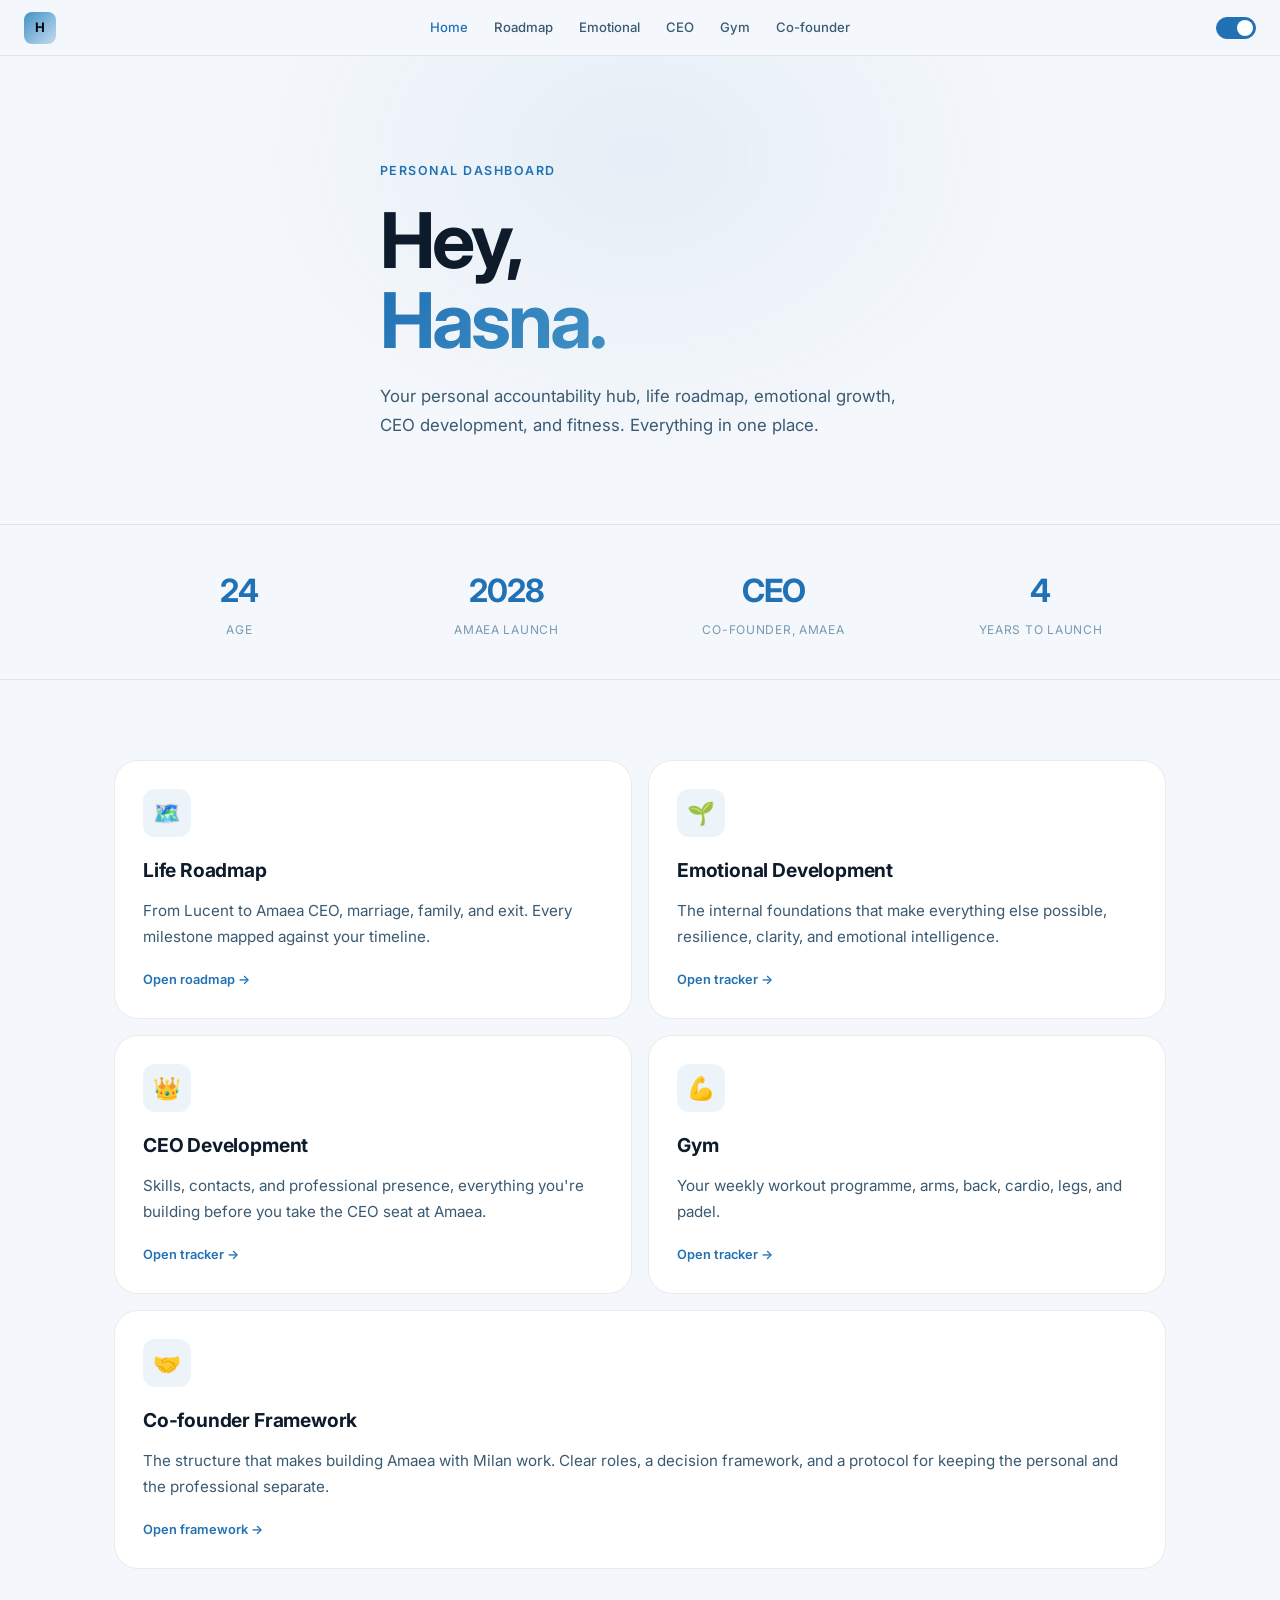
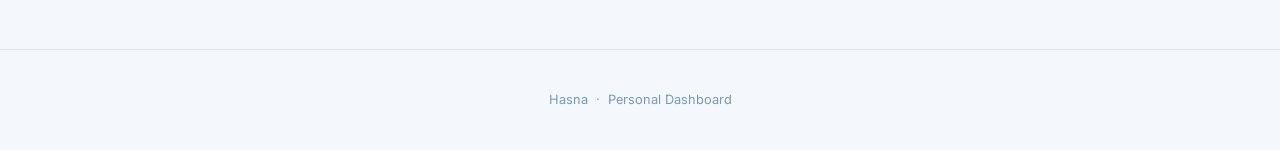
==== commit fa7db35b: "Replace text toggle with iOS-style pill slider Dark mode: grey pill, knob left Light mode: blue pill" ====
--- a/index.html
+++ b/index.html
@@ -23,7 +23,7 @@
       <a href="cofounder.html">Co-founder</a>
     </div>
     <div class="nav-right">
-      <button class="theme-toggle" aria-label="Toggle theme"><span class="t-dark">☀</span><span class="t-light">☾</span></button>
+      <button class="theme-toggle" aria-label="Toggle theme"></button>
       <button class="nav-burger" aria-label="Menu"><span></span><span></span><span></span></button>
     </div>
   </nav>
--- a/style.css
+++ b/style.css
@@ -173,21 +173,36 @@
 }
 
 /* ─── Theme toggle & nav-right ───────────────────────────────── */
-.nav-right { display: flex; align-items: center; gap: 4px; flex-shrink: 0; }
+.nav-right { display: flex; align-items: center; gap: 8px; flex-shrink: 0; }
 .theme-toggle {
-  width: 32px; height: 32px;
-  border-radius: 8px;
-  display: flex; align-items: center; justify-content: center;
+  position: relative;
+  width: 40px; height: 22px;
+  border-radius: 11px;
+  background: var(--border-2);
   cursor: pointer;
-  color: var(--text-2);
-  font-size: 1rem;
-  line-height: 1;
-  transition: background 0.2s var(--ease), color 0.2s var(--ease);
-}
-.theme-toggle:hover { background: var(--surface-2); color: var(--text); }
-.t-light { display: none; }
-[data-theme="light"] .t-dark { display: none; }
-[data-theme="light"] .t-light { display: block; }
+  transition: background 0.3s var(--ease);
+  flex-shrink: 0;
+  border: 1px solid var(--border-2);
+}
+.theme-toggle::before {
+  content: '';
+  position: absolute;
+  top: 2px; left: 2px;
+  width: 16px; height: 16px;
+  border-radius: 50%;
+  background: var(--text-3);
+  transition: transform 0.3s var(--ease-spring), background 0.3s var(--ease);
+}
+[data-theme="light"] .theme-toggle {
+  background: var(--gold);
+  border-color: var(--gold);
+}
+[data-theme="light"] .theme-toggle::before {
+  transform: translateX(18px);
+  background: #ffffff;
+}
+.theme-toggle .t-dark,
+.theme-toggle .t-light { display: none; }
 
 /* ─── Layout ─────────────────────────────────────────────────── */
 .page { padding-top: 56px; }
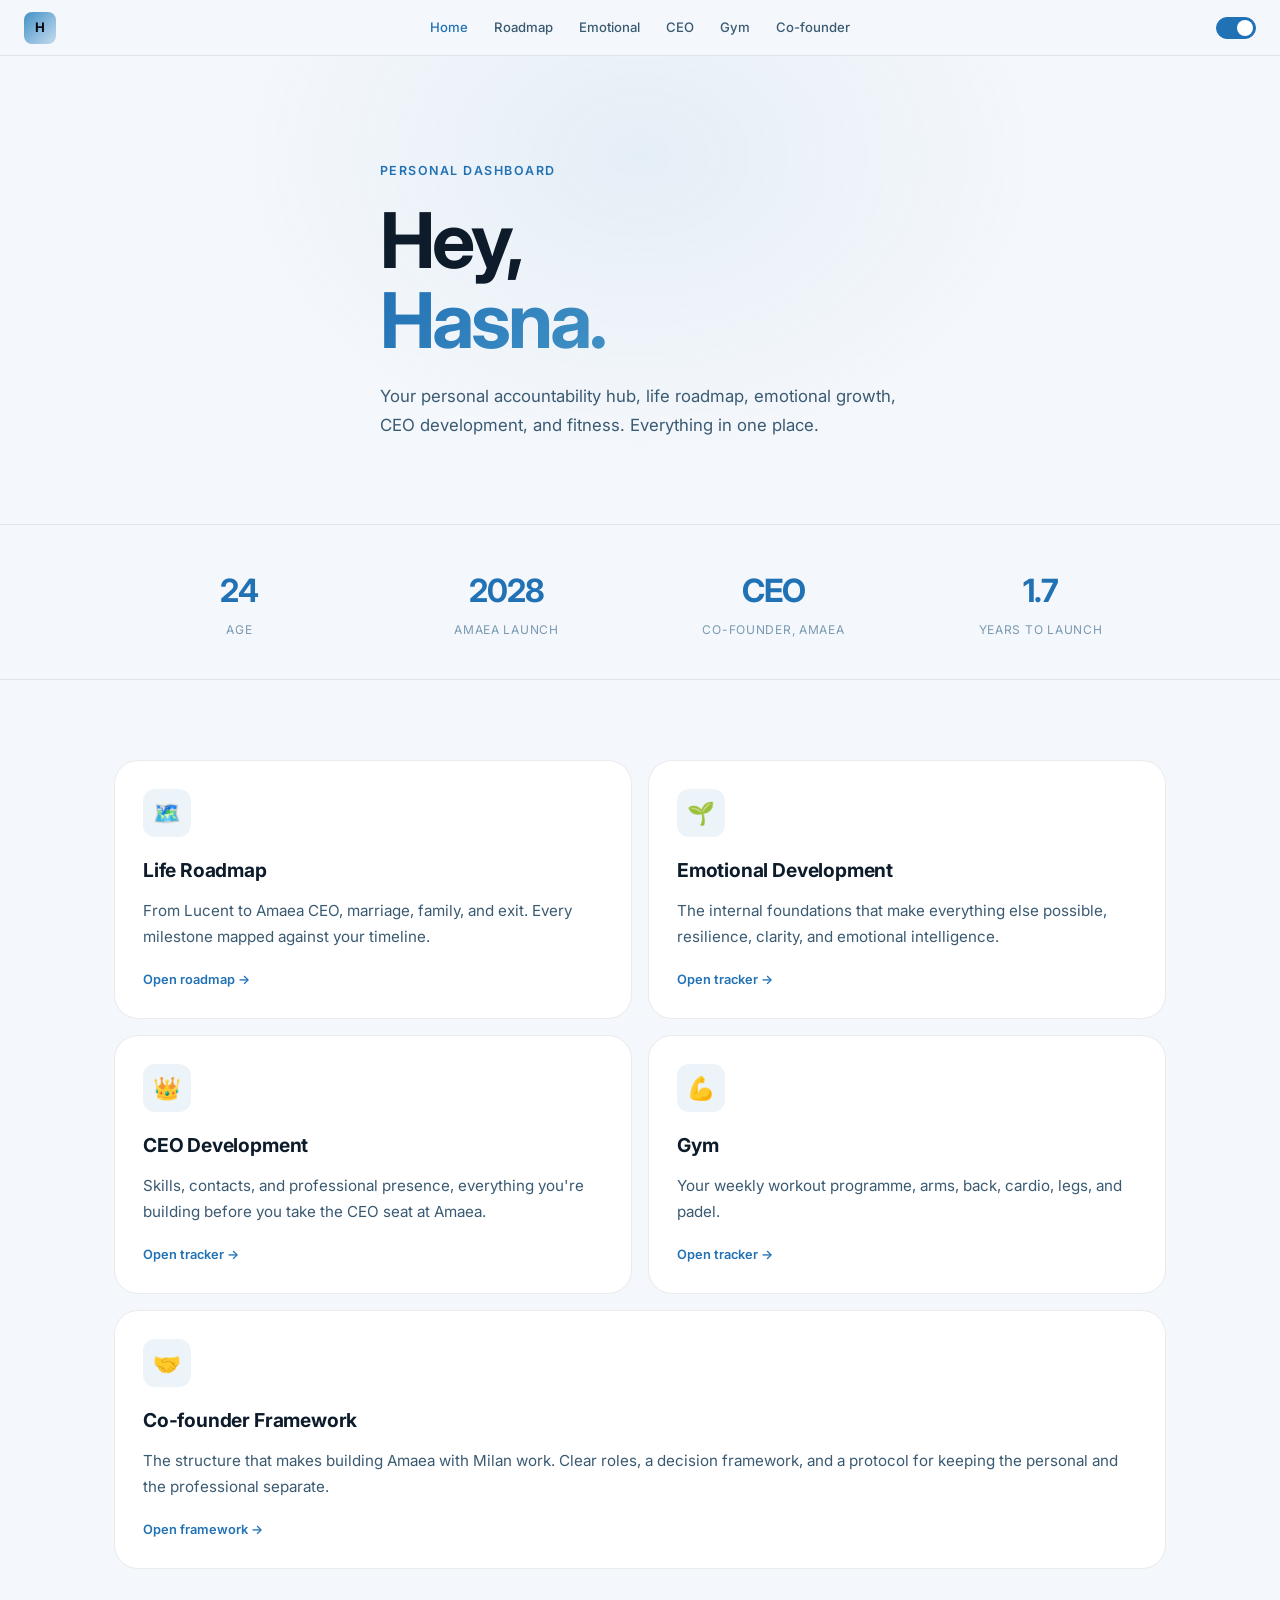
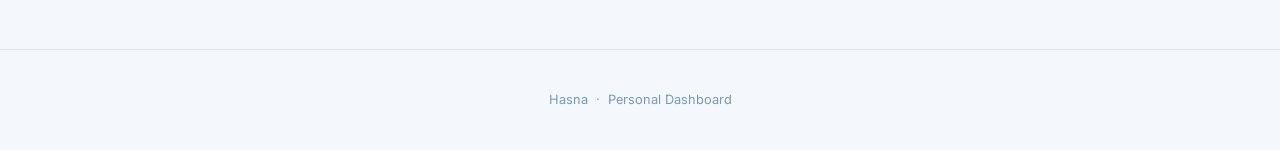
==== commit 43f1a428: "Fix years-to-launch stat to calculate dynamically from Sept 2028 Co-Authored-By: Claude Sonnet 4.6 <" ====
--- a/index.html
+++ b/index.html
@@ -54,7 +54,7 @@
           <div class="stat-lbl">Co-founder, Amaea</div>
         </div>
         <div class="stat-box">
-          <div class="stat-num" data-count="4">—</div>
+          <div class="stat-num" id="yearsToLaunch">—</div>
           <div class="stat-lbl">Years to launch</div>
         </div>
       </div>
